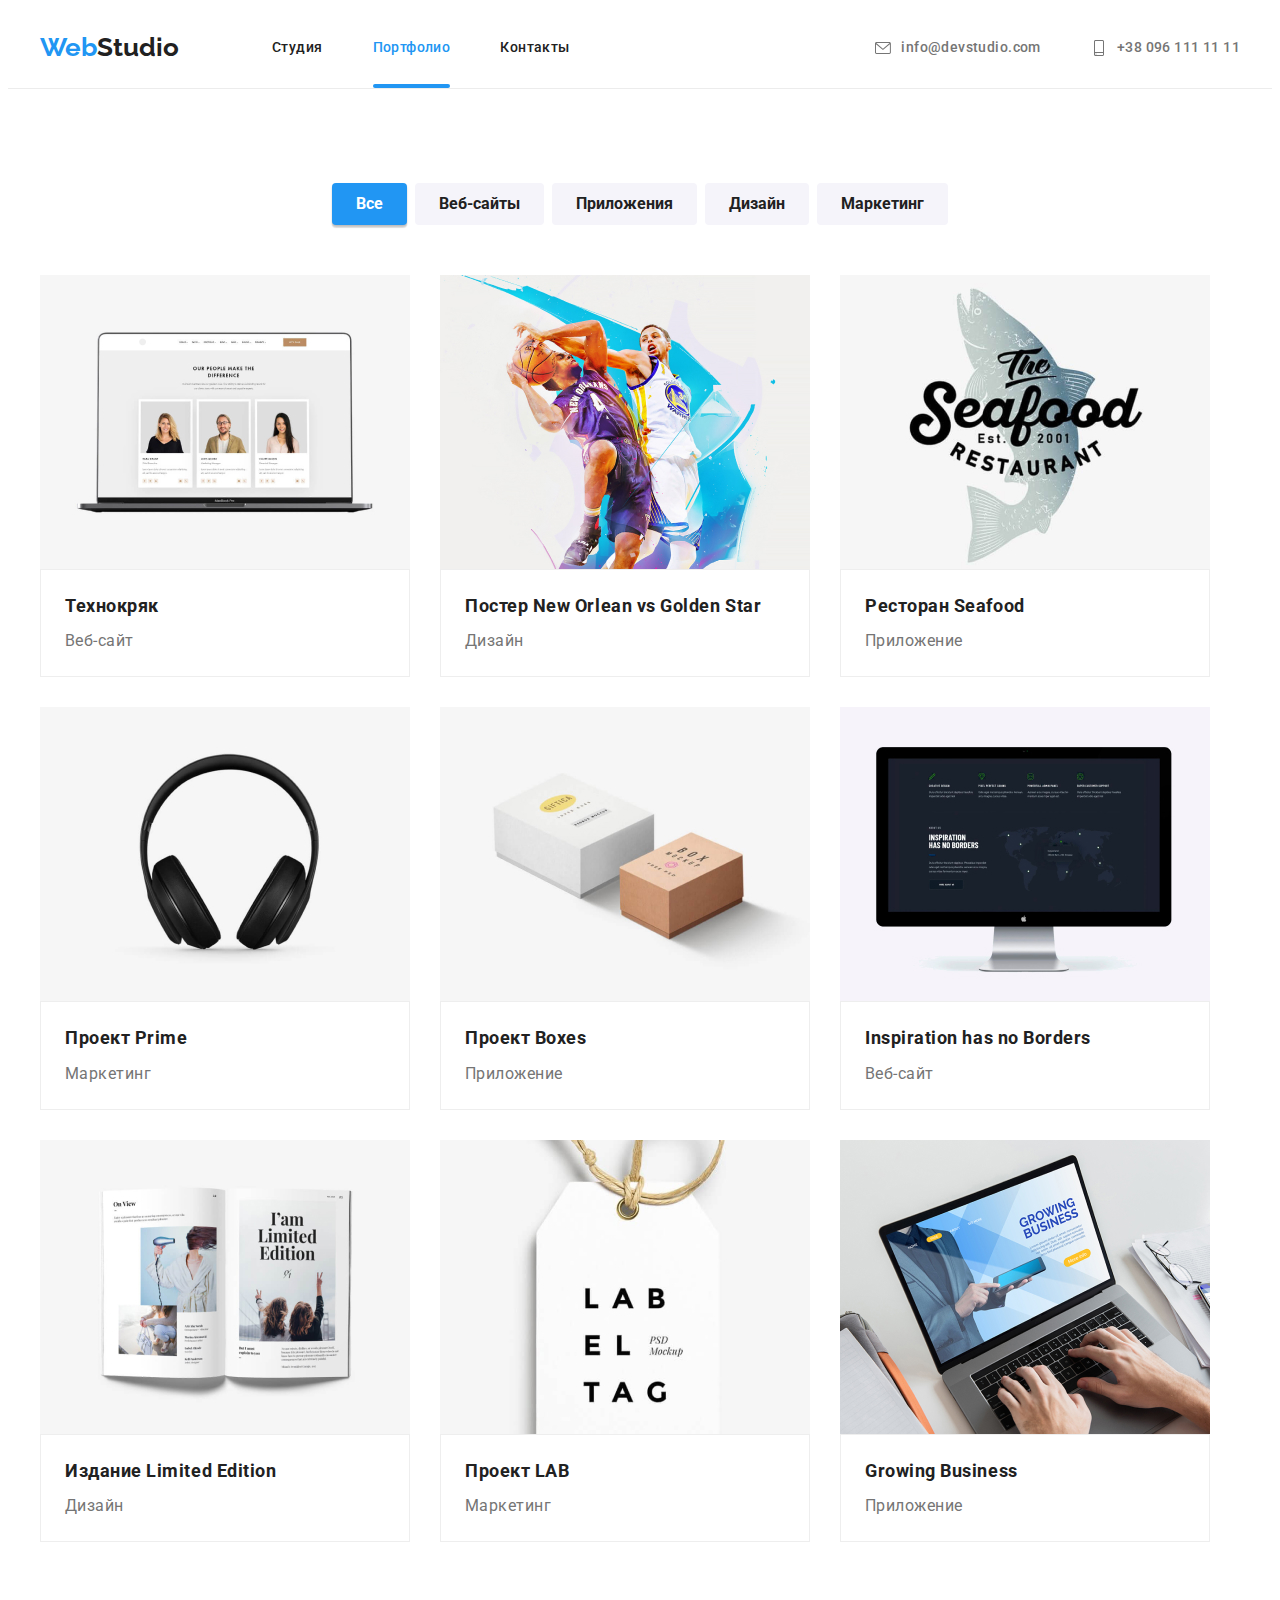
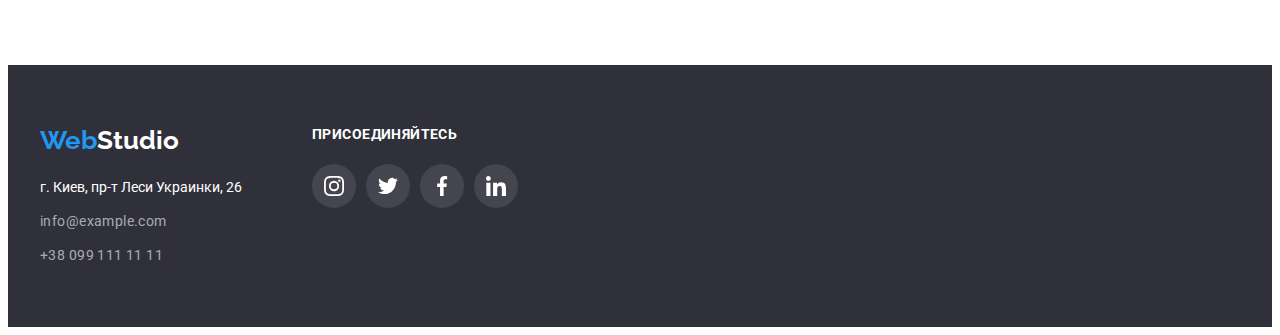
==== portfolio.html @ 23d47583 "added filles" ====
<!DOCTYPE html>
<html lang="ru">

<head>
    <meta charset="UTF-8">
    <meta http-equiv="X-UA-Compatible" content="IE=edge">
    <meta name="viewport" content="width=device-width, initial-scale=1.0">
    <title>GOIT-HW-05</title>
    <link rel="stylesheet" href="https://cdnjs.cloudflare.com/ajax/libs/modern-normalize/1.1.0/modern-normalize.min.css"
        integrity="sha512-wpPYUAdjBVSE4KJnH1VR1HeZfpl1ub8YT/NKx4PuQ5NmX2tKuGu6U/JRp5y+Y8XG2tV+wKQpNHVUX03MfMFn9Q=="
        crossorigin="anonymous" referrerpolicy="no-referrer" />
    <link rel="stylesheet" href="css/styles.css">
    <link rel="preconnect" href="https://fonts.gstatic.com">
    <link href="https://fonts.googleapis.com/css2?family=Raleway:wght@700&family=Roboto:wght@400;500;700;900&display=swap"
        rel="stylesheet">
</head>

<body>
<!-- Шапка -->
<header class="header-page">
    <div class="container">
        <nav class="nav-head">
            <!-- Логотип -->
            <a href="./index.html" class="logo">Web<span class="logo-span">Studio</span></a>
            <!-- Меню  -->
            <ul class="head-menu">
                <li class="item "><a href="./index.html" class="head-link">Студия</a></li>
                <li class="item"><a href="./portfolio.html" class="head-link active">Портфолио</a></li>
                <li class="item"><a href="" class="head-link">Контакты</a></li>
            </ul>
        </nav>
        <!-- Контакты -->
        <ul class="head-contacts">
            <li class="item"><a class="link" href="mailto:info@devstudio.com">
                    <svg class="icon">
                        <use href="./images/symbol-defs.svg#icon-mail"></use>
                    </svg>
                    info@devstudio.com</a></li>
            <li class="item"><a class="link" href="tel:+38 096 111 11 11">
                    <svg class="icon">
                        <use href="./images/symbol-defs.svg#icon-smartphone"></use>
                    </svg>
                    +38 096 111 11 11</a></li>
        </ul>
    </div>
</header>
    <main>
        <!-- Навигация -->
        <section class="filtr">
            <div class="container">
            <ul class="line-filtr">
                <li class="item-filtr"><a class="link" href=""><button class="button activebut" type="button">Все</button></a></li>
                <li class="item-filtr"><a class="link" href=""><button class="button" type="button">Веб-сайты</button></a></li>
                <li class="item-filtr"><a class="link" href=""><button class="button" type="button">Приложения</button></a></li>
                <li class="item-filtr"><a class="link" href=""><button class="button" type="button">Дизайн</button></a></li>
                <li class="item-filtr"><a class="link" href=""><button class="button" type="button">Маркетинг</button></a></li>
            </ul>
            </div>
        
        <!-- Карточки -->
        <div class="product">

            <div class="container-product">
            <ul class="line-product">
                <li class="item-product">
                    <a class="link" href="">
                        <div class="product-images">
                        <img class="images" src="./images/work1.jpg" alt="Веб-сайт" width="370" height="294">
                        <div class="thumb">
                        <p class="thumb-text">Технокряк это современная площадка 
                        распространения коронавируса. 
                        Компании используют эту платформу для цифрового
                        шпионажа и атак на защищённые сервера конкурентов.</p>
                        </div>
                        </div>
                        <div class="block-product">
                        <h3 class="title">Технокряк</h3>
                        <p class="text">Веб-сайт</p>
                        </div>
                    </a>
                </li>
                <li class="item-product">
                    <a class="link" href="">
                        <div class="product-images">
                        <img class="images" src="./images/work2.jpg" alt="Дизайн" width="370" height="294">
                        <div class="thumb">
                        <p class="thumb-text">Технокряк это современная площадка 
                        распространения коронавируса. 
                        Компании используют эту платформу для цифрового
                        шпионажа и атак на защищённые сервера конкурентов.</p>
                        </div>
                        </div>
                        <div class="block-product">
                        <h3 class="title">Постер New Orlean vs Golden Star</h3>
                        <p class="text">Дизайн</p>
                        </div>
                    </a>
                    </li>
                <li class="item-product">
                    <a class="link" href="">
                        <div class="product-images">
                        <img class="images" src="./images/work3.jpg" alt="Приложение" width="370" height="294">
                        <div class="thumb">
                        <p class="thumb-text">Технокряк это современная площадка 
                        распространения коронавируса. 
                        Компании используют эту платформу для цифрового
                        шпионажа и атак на защищённые сервера конкурентов.</p>
                        </div>
                        </div>
                        <div class="block-product">
                        <h3 class="title">Ресторан Seafood</h3>
                        <p class="text">Приложение</p>
                        </div>
                    </a>
                    </li>
                <li class="item-product">
                    <a class="link" href="">
                        <div class="product-images">
                        <img class="images" src="./images/work4.jpg" alt="Маркетинг" width="370" height="294">
                        <div class="thumb">
                        <p class="thumb-text">Технокряк это современная площадка 
                        распространения коронавируса. 
                        Компании используют эту платформу для цифрового
                        шпионажа и атак на защищённые сервера конкурентов.</p>
                        </div>
                        </div>
                        <div class="block-product">
                        <h3 class="title">Проект Prime</h3>
                        <p class="text">Маркетинг</p>
                        </div>
                    </a>
                    </li>
                <li class="item-product">
                    <a class="link" href="">
                        <div class="product-images">
                        <img class="images" src="./images/work5.jpg" alt="Приложение" width="370" height="294">
                        <div class="thumb">
                        <p class="thumb-text">Технокряк это современная площадка 
                        распространения коронавируса. 
                        Компании используют эту платформу для цифрового
                        шпионажа и атак на защищённые сервера конкурентов.</p>
                        </div>
                        </div>
                        <div class="block-product">
                        <h3 class="title">Проект Boxes</h3>
                        <p class="text">Приложение</p>
                        </div>
                    </a>
                    </li>
                <li class="item-product">
                    <a class="link" href="">
                        <div class="product-images">
                        <img class="images" src="./images/work6.jpg" alt="Веб-сайт" width="370" height="294">
                        <div class="thumb">
                        <p class="thumb-text">Технокряк это современная площадка 
                        распространения коронавируса. 
                        Компании используют эту платформу для цифрового
                        шпионажа и атак на защищённые сервера конкурентов.</p>
                        </div>
                        </div>
                        
                        <div class="block-product">
                        <h3 class="title">Inspiration has no Borders</h3>
                        <p class="text">Веб-сайт</p>
                        </div>
                    </a>
                    </li>
                <li class="item-product">
                    <a class="link" href="">
                        <div class="product-images">
                        <img class="images" src="./images/work7.jpg" alt="Дизайн" width="370" height="294">
                        <div class="thumb">
                        <p class="thumb-text">Технокряк это современная площадка 
                        распространения коронавируса. 
                        Компании используют эту платформу для цифрового
                        шпионажа и атак на защищённые сервера конкурентов.</p>
                        </div>
                        </div>
                        <div class="block-product">
                        <h3 class="title">Издание Limited Edition</h3>
                        <p class="text">Дизайн</p>
                        </div>
                    </a>
                    </li>
                <li class="item-product">
                    <a class="link" href="">
                        <div class="product-images">
                        <img class="images" src="./images/work8.jpg" alt="Маркетинг" width="370" height="294">
                        <div class="thumb">
                        <p class="thumb-text">Технокряк это современная площадка 
                        распространения коронавируса. 
                        Компании используют эту платформу для цифрового
                        шпионажа и атак на защищённые сервера конкурентов.</p>
                        </div>
                        </div>
                        <div class="block-product">
                        <h3 class="title">Проект LAB</h3>
                        <p class="text">Маркетинг</p>
                        </div>
                    </a>
                    </li>
                <li class="item-product">
                    <a class="link" href="">
                        <div class="product-images">
                        <img class="images" src="./images/work9.jpg" alt="Приложение" width="370" height="294">
                        <div class="thumb">
                        <p class="thumb-text">Технокряк это современная площадка 
                        распространения коронавируса. 
                        Компании используют эту платформу для цифрового
                        шпионажа и атак на защищённые сервера конкурентов.</p>
                        </div>
                        </div>
                        <div class="block-product">
                        <h3 class="title">Growing Business</h3>
                        <p class="text">Приложение</p>
                        </div>
                    </a>
                    </li>
            </ul>
            </div>
        </div>
        </section>
    </main>
    <!-- Подвал -->
    <footer class="footer">
        <div class="container">
            <div class="cont-footer">
                <a href="logo" class="logo">Web<span class="logo-span">Studio</span></a>
                <address>
                    <p class="text">г. Киев, пр-т Леси Украинки, 26</p>
                    <a class="link" href="mailto:info@example.com">info@example.com</a>
                    <a class="link" href="tel:+38 099 111 11 11">+38 099 111 11 11</a>
                </address>
            </div>
            <div class="soc-footer">
                <p class="text-footer">Присоединяйтесь</p>
                <ul class="footer-line">
                    <li class="footer-item">
                        <a href="" class="footer-link"><svg class="footer-icon">
                                <use href="./images/symbol-defs.svg#icon-instagram-2"></use>
                            </svg>
                        </a>
                    </li>
                    <li class="footer-item">
                        <a href="" class="footer-link">
                            <svg class="footer-icon">
                                <use href="./images/symbol-defs.svg#icon-twitter-1"></use>
                            </svg>
                        </a>
                    </li>
                    <li class="footer-item">
                        <a href="" class="footer-link">
                            <svg class="footer-icon">
                                <use href="./images/symbol-defs.svg#icon-facebook-1"></use>
                            </svg>
                        </a>
                    </li>
                    <li class="footer-item">
                        <a href="" class="footer-link">
                            <svg class="footer-icon">
                                <use href="./images/symbol-defs.svg#icon-linkedin-1"></use>
                            </svg>
                        </a>
                    </li>
                </ul>
            </div>
        </div>
    </footer>
</body>

</html>
---- css/styles.css ----
:root {
  --bg-color: #ffffff;
  --second-text-color: #2196f3;
  --lead-text-color: #212121;
  --contacts-text: #757575;
  --hero: #2f303a;
  --footer-link: rgba(255, 255, 255, 0.6);
  --footer-icon: rgba(255, 255, 255, 0.1);
  --filtr: #f5f4fa;
  --border-color: #ececec;
  --icon: #afb1b8;
  --animation: cubic-bezier(0.4, 0, 0.2, 1);
  --bg-card: rgba(33, 150, 243, 0.9);
  --work-bg: rgba(47, 48, 58, 0.8);
  --black-modal: rgba(0, 0, 0, 0.2);
}
body {
  font-family: 'Roboto', sans-serif;
}
h1,
h2,
h3,
ul,
li,
p,
a {
  margin: 0;
  padding: 0;
  list-style: none;
  text-decoration: none;
}
/* Шапка */
.header-page {
  border-bottom: 1px solid var(--border-color);
}
/* Контейнер */
.container {
  display: flex;

  width: 1200px;
  margin-left: auto;
  margin-right: auto;
  padding: 0px 15px;
}

/* Логотип */
.logo {
  font-family: Raleway;
  font-style: normal;
  font-weight: bold;
  font-size: 26px;
  line-height: 1.2;
  color: var(--second-text-color);
  text-decoration: none;
  border-color: transparent;
}
.logo-span {
  color: var(--lead-text-color);
}
/* Меню навигации */
.nav-head {
  display: flex;
  align-items: center;
}
.head-menu {
  display: flex;

  list-style: none;
  font-family: Roboto;
  font-style: normal;
  font-weight: 500;
  font-size: 14px;
  line-height: 1.1;
  letter-spacing: 0.03em;
  margin: 0;
  margin-left: 93px;
  padding: 0;
}
.head-menu .item:not(:first-child) {
  margin-left: 50px;
}
.head-link {
  display: block;
  text-decoration: none;
  color: var(--lead-text-color);
  padding-top: 32px;
  padding-bottom: 32px;
  transition: color 250ms var(--animation);
}
.head-link:hover,
.head-link:focus {
  color: var(--second-text-color);
}

/* Контакты */
.head-contacts {
  display: flex;
  margin: 0;
  padding: 0;
  margin-left: auto;
  font-family: Roboto;
  font-style: normal;
  font-weight: 500;
  font-size: 14px;
  line-height: 1.1;
  letter-spacing: 0.03em;
  color: var(--contacts-text);
  list-style: none;
  align-items: center;
}
.head-contacts .item:not(:first-child) {
  margin-left: 50px;
}
.head-contacts .link {
  color: var(--contacts-text);
  text-decoration: none;
  padding: 32px 0;
  display: flex;
  transition: color 250ms var(--animation);
}
.head-contacts .link:focus,
.head-contacts .link:hover {
  color: var(--second-text-color);
}
.head-contacts .icon {
  width: 16px;
  height: 16px;
  fill: currentColor;
  margin-right: 10px;
}
.head-contacts .icon:focus,
.head-contacts .icon:hover {
  fill: currentColor;
}
/* Спец.класс */
.active {
  position: relative;
  color: var(--second-text-color);
}
.active::after {
  content: '';
  position: absolute;
  left: 0;
  bottom: 0;
  width: 100%;
  height: 4px;
  border-radius: 2px;
  background-color: var(--second-text-color);
}
/* Герой */
.banner {
  text-align: center;
  padding: 200px 0;
  background-image: linear-gradient(to top, rgba(47, 48, 58, 0.4), rgba(47, 48, 58, 0.4)),
    url(../images/hero.jpg);
  background-position: 50% 50%;
  background-size: cover;
  max-width: 1600px;
  margin-left: auto;
  margin-right: auto;
}
.banner .title {
  font-size: 44px;
  font-weight: 900;
  line-height: 1.36;
  letter-spacing: 0.06em;
  text-transform: uppercase;
  color: var(--bg-color);
  width: 696px;
  margin-left: auto;
  margin-right: auto;
}
.banner .button {
  color: var(--bg-color);
  background-color: var(--second-text-color);
  font-size: 16px;
  font-weight: 700;
  line-height: 1.8;
  margin-top: 30px;
  cursor: pointer;
  padding: 10px 32px;
  box-shadow: 0px 4px 4px rgba(0, 0, 0, 0.15);
  border: none;
  border-radius: 4px;
  transition: background-color 250ms var(--animation);
}
.banner .button:focus,
.banner .button:hover {
  background-color: #188ce8;
}
/* Наши сильные стороны */
.work {
  padding-top: 94px;
}
.work .item {
  list-style: none;
  width: 270px;
}
.work .item.item:not(:first-child) {
  margin-left: 30px;
}
.work-line {
  display: flex;
  padding: 0;
  margin: 0;
}
.work-line .title {
  margin-bottom: 10px;
  margin-top: 30px;

  font-weight: 700;
  font-size: 14px;
  line-height: 1.1;
  letter-spacing: 0.03em;
  text-transform: uppercase;
  color: var(--lead-text-color);
}
.work-line .text {
  margin: 0;
  font-size: 14px;
  line-height: 1.7;
  letter-spacing: 0.03em;
  color: var(--contacts-text);
}
.block-icon {
  width: 270px;
  padding: 25px 0;
  background-color: var(--filtr);
  border-radius: 4px;
  display: flex;
}
.work-line .icon {
  width: 70px;
  height: 70px;
  margin-left: auto;
  margin-right: auto;
}
/* Чем мы занимаемся */
.work-heading {
  padding: 94px 0;
}
.work-heading .title {
  margin: 0;
  margin-bottom: 50px;
  font-weight: 700;
  font-size: 36px;
  line-height: 1.1;
  letter-spacing: 0.03em;
  text-align: center;
  color: var(--lead-text-color);
}
.work-heading .line {
  list-style: none;
  display: flex;
  margin: 0;
  padding: 0;
}
.work-heading .images {
  display: block;
}
.work-heading .item:not(:first-child) {
  margin-left: 30px;
}
/* Наша команда */
.team {
  padding: 94px 0;
  background-color: var(--filtr);
}
.team .images {
  display: block;
}
.team .team-line {
  display: flex;
  margin: 0;
  padding: 0;
}
.team .team-item {
  list-style: none;
  box-shadow: 0px 1px 3px rgba(0, 0, 0, 0.12), 0px 1px 1px rgba(0, 0, 0, 0.14),
    0px 2px 1px rgba(0, 0, 0, 0.2);
  border-radius: 0px 0px 4px 4px;
  text-align: center;
  overflow: hidden;
}
.team .team-item:not(:first-child) {
  margin-left: 30px;
}
.team .title-lead {
  font-weight: 700;
  font-weight: 700;
  font-size: 36px;
  line-height: 1.1;
  margin-bottom: 50px;
  letter-spacing: 0.03em;
  text-align: center;
  color: var(--lead-text-color);
}
.team .title {
  font-size: 16px;
  font-weight: 500;
  line-height: 1.1;
  letter-spacing: 0.03em;
  color: var(--lead-text-color);
  margin: 0;
}
.team .text {
  font-size: 16px;
  line-height: 1.1;
  letter-spacing: 0.03em;
  color: var(--contacts-text);
  margin: 0;
  margin-top: 10px;
}
.work-images {
  position: relative;
}
.thumb-work {
  position: absolute;
  left: 0;
  bottom: 0;
  width: 100%;
  background-color: var(--work-bg);
}
.work-text {
  font-family: Roboto;
  font-style: normal;
  font-weight: bold;
  font-size: 14px;
  line-height: 1.14;
  text-align: center;
  letter-spacing: 0.03em;
  text-transform: uppercase;
  color: var(--bg-color);
  padding: 27px 0;
}
.block-item {
  padding: 30px 32px;
  background-color: var(--bg-color);
}
/* Иконки для соц.сетей */
.icon-line {
  display: flex;
  justify-content: center;
  margin-top: 16px;
}
.icon-line .item-icon:not(:first-child) {
  margin-left: 10px;
}
.icon-line .icon-link {
  display: flex;
  overflow: hidden;
  border-radius: 50%;
  padding: 12px 12px;
  color: var(--icon);
  background-color: var(--bg-color);
  transition: color 250ms var(--animation), background-color 250ms var(--animation);
}
.icon-line .icon-link:focus,
.icon-line .icon-link:hover {
  background-color: var(--second-text-color);
  color: var(--bg-color);
  overflow: hidden;
}
.icon-line .icon {
  width: 20px;
  height: 20px;
  fill: currentColor;
}
.icon-line .icon:focus,
.icon-line .icon:hover {
  fill: currentColor;
}

/* Логотопиты компаний */
.company {
  padding: 94px 0;
}
.company .title {
  text-align: center;
  font-family: Roboto;
  font-style: normal;
  font-weight: bold;
  font-size: 36px;
  line-height: 1.16;
  letter-spacing: 0.03em;
  color: var(--lead-text-color);
}
.company-line {
  display: flex;
  margin-top: 50px;
}
.company-item:not(:first-child) {
  margin-left: 30px;
}
.company-link {
  display: flex;
  width: 170px;
  border: 1px solid var(--icon);
  border-radius: 4px;
  height: 92px;
  justify-content: center;
  align-items: center;
  color: var(--icon);
  transition: color 250ms var(--animation), border 250ms var(--animation);
}
.company-link:focus,
.company-link:hover {
  color: var(--second-text-color);
  border-color: var(--second-text-color);
}
.company .icon {
  fill: currentColor;
  height: 50px;
}
.company .icon:focus,
.company .icon:hover {
  fill: currentColor;
}
.footer {
  background: var(--hero);
  padding: 60px 0;
}
.footer .logo-span {
  color: var(--bg-color);
}
.cont-footer {
  display: block;
}
.cont-footer .text {
  font-family: Roboto;
  font-style: normal;
  font-weight: normal;
  font-size: 14px;
  line-height: 1.7;
  color: var(--bg-color);
  margin: 0;
  margin-top: 20px;
}
.cont-footer .link {
  display: block;
  font-family: Roboto;
  font-style: normal;
  font-weight: normal;
  font-size: 14px;
  line-height: 1.7;
  color: var(--footer-link);
  text-decoration: none;
  margin-top: 10px;
  letter-spacing: 0.03em;
}
.soc-footer {
  margin-left: 70px;
}
.footer-line {
  display: flex;
  margin-top: 20px;
}
.footer-item:not(:first-child) {
  margin-left: 10px;
}
.footer-link {
  display: flex;
  padding: 12px 12px;
  background-color: var(--footer-icon);
  border-radius: 50%;
  color: var(--bg-color);
  transition: background-color 250ms var(--animation);
}
.footer-link:focus,
.footer-link:hover {
  background-color: var(--second-text-color);
}
.footer-icon {
  width: 20px;
  height: 20px;
  align-items: center;
  fill: currentColor;
}
.text-footer {
  font-family: Roboto;
  font-style: normal;
  font-weight: bold;
  font-size: 14px;
  line-height: 1.4;
  letter-spacing: 0.03em;
  text-transform: uppercase;
  color: var(--bg-color);
}
/* Фильтр */
.filtr {
  padding-top: 94px;
}
.filtr .line-filtr {
  list-style: none;
  display: flex;
  padding: 0;
  margin-bottom: 50px;
  margin-left: auto;
  margin-right: auto;
}
.filtr .item-filtr:not(:first-child) {
  margin-left: 8px;
}
.filtr .button {
  color: var(--lead-text-color);
  background-color: var(--filtr);
  border-color: transparent;
  padding: 6px 22px;
  font-family: Roboto;
  font-style: normal;
  font-weight: 700;
  font-size: 16px;
  line-height: 1.62;
  border-radius: 4px;
  cursor: pointer;
  transition: color 250ms var(--animation), background-color 250ms var(--animation);
}
.filtr .button:focus,
.filtr .button:hover {
  color: var(--bg-color);
  background-color: var(--second-text-color);
  box-shadow: 0px 3px 1px rgba(0, 0, 0, 0.1), 0px 1px 2px rgba(0, 0, 0, 0.08),
    0px 2px 2px rgba(0, 0, 0, 0.12);
  border-radius: 4px;
}
.activebut[type='button'] {
  background-color: var(--second-text-color);
  color: var(--bg-color);
  box-shadow: 0px 3px 1px rgba(0, 0, 0, 0.1), 0px 1px 2px rgba(0, 0, 0, 0.08),
    0px 2px 2px rgba(0, 0, 0, 0.12);
}
/* Продукты компании */
.product {
  padding-bottom: 93px;
}
.container-product {
  display: flex;

  width: 1200px;
  margin-left: auto;
  margin-right: auto;
  padding: 0px 15px;
}
.product .line-product {
  list-style: none;
  display: flex;
  flex-wrap: wrap;
  margin: 0;
  padding: 0;
}
.product .item-product {
  margin-bottom: 30px;
  margin-right: 30px;
  background: var(--bg-color);
}
.product .item-product:nth-child(3n) {
  margin-right: 0;
}
.item-product:focus,
.item-product:hover {
  box-shadow: 0px 1px 1px rgba(0, 0, 0, 0.12), 0px 4px 4px rgba(0, 0, 0, 0.06),
    1px 4px 6px rgba(0, 0, 0, 0.16);
}
.product .images {
  display: block;
}
.product .title {
  font-size: 18px;
  font-weight: 700;
  line-height: 1.8;
  letter-spacing: 0.03em;
  color: var(--lead-text-color);
  margin: 0;
}
.product .text {
  font-size: 16px;
  line-height: 1.87;
  letter-spacing: 0.03em;
  color: var(--contacts-text);
  margin: 0;
  margin-top: 4px;
}
.product .link {
  text-decoration: none;
}
.block-product {
  padding: 20px 24px;
  border: 1px solid #eeeeee;
}
.product-images {
  position: relative;
  overflow: hidden;
}
.thumb {
  position: absolute;
  width: 100%;
  height: 100%;
  padding: 63px 24px;
  top: 0;
  left: 0;
  background-color: var(--bg-card);
  transform: translateY(101%);
  transition: transform 250ms var(--animation);
}
.product .link:hover .thumb {
  transform: translateY(0);
}
.thumb-text {
  font-family: Roboto;
  font-style: normal;
  font-weight: normal;
  font-size: 18px;
  line-height: 1.55;
  letter-spacing: 0.03em;
  color: var(--bg-color);
}
/* Черный фон */
.backdrop {
  position: fixed;
  top: 0;
  left: 0;
  width: 100%;
  height: 100%;
  background-color: var(--black-modal);
  opacity: 1;
  transition: opacity 800ms linear;
}
.backdrop.is-hidden {
  opacity: 0;
  pointer-events: none;
}
/* Модальное окно */
.modal {
  position: absolute;
  min-width: 528px;
  min-height: 581px;
  top: 50%;
  left: 50%;
  transform: translate(-50%, -50%);
  background-color: var(--bg-color);
}
.button-close {
  position: absolute;
  top: 8px;
  right: 8px;
  width: 30px;
  height: 30px;
  box-sizing: border-box;
  border-radius: 50%;
  display: flex;
  align-items: center;
  border: 1px solid rgba(0, 0, 0, 0.1);
  background-color: var(--bg-color);
}
.button-close .close {
  width: 18px;
  height: 18px;
}
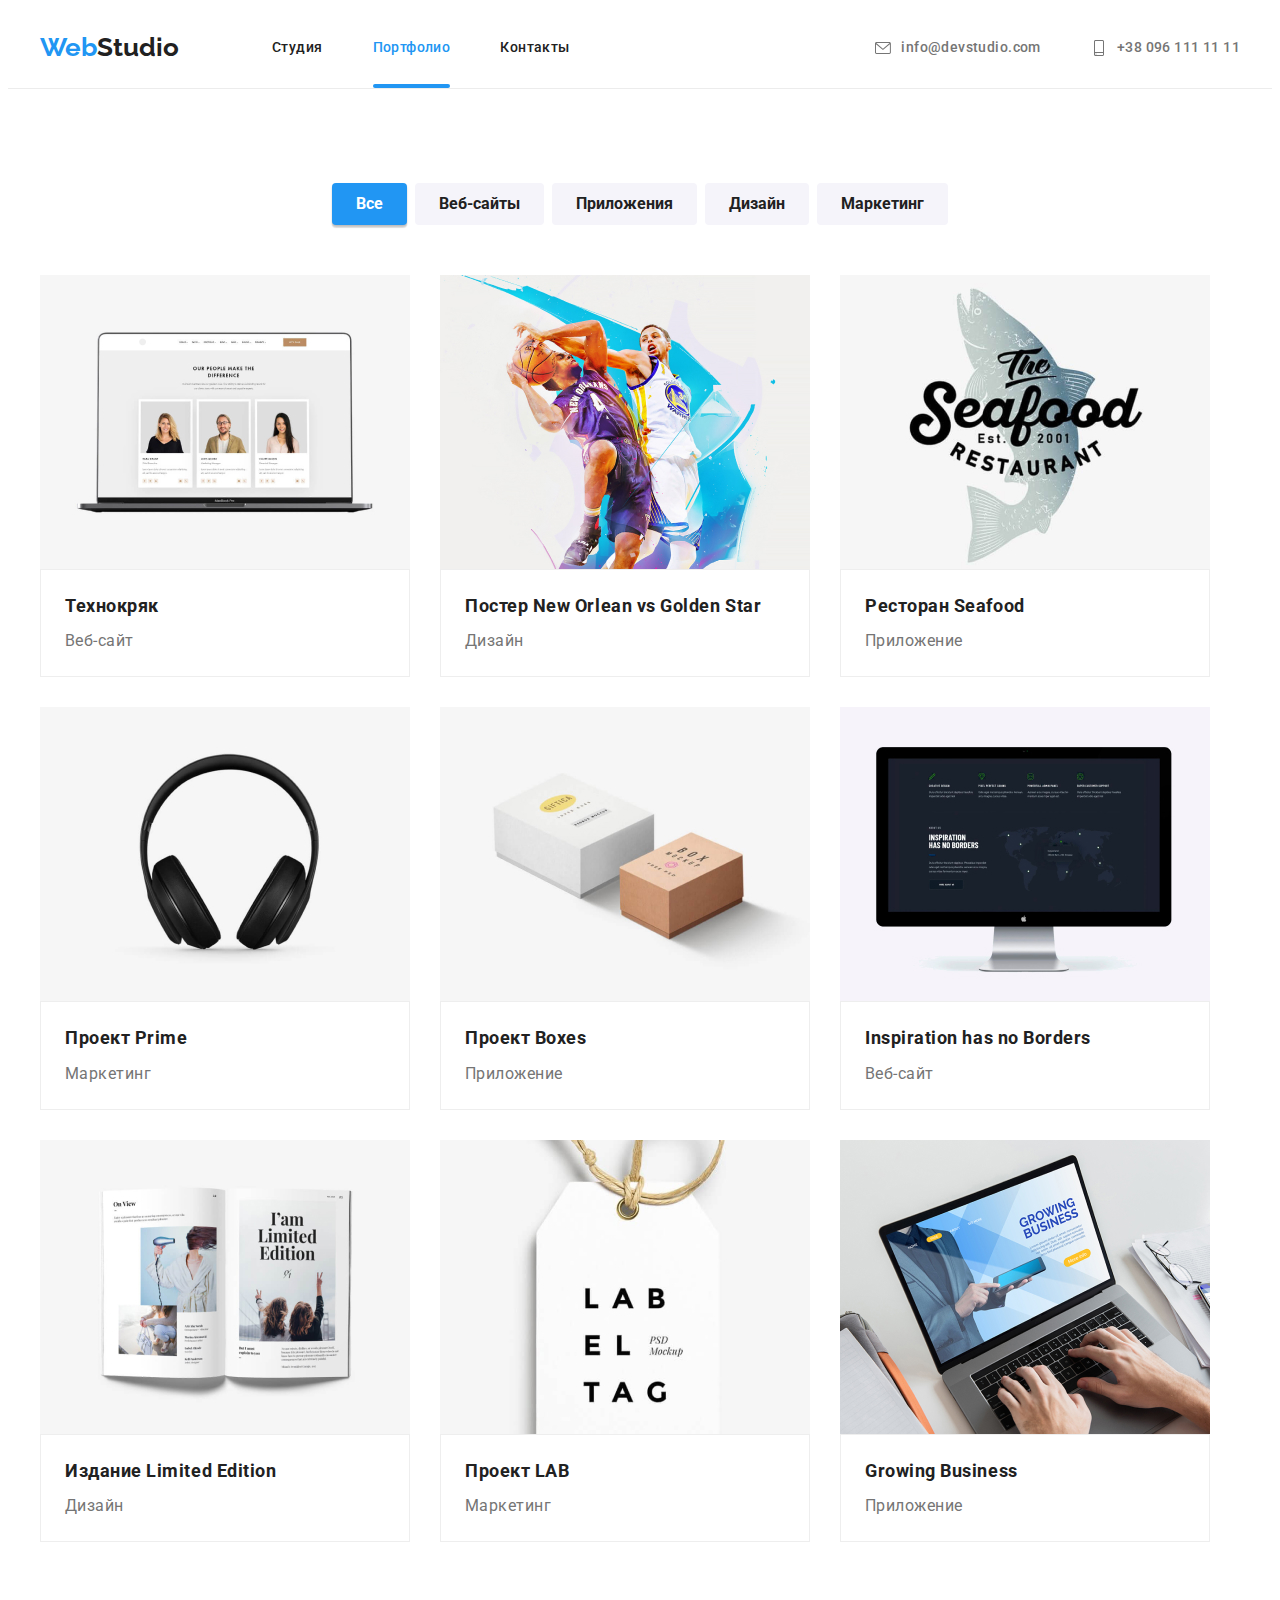
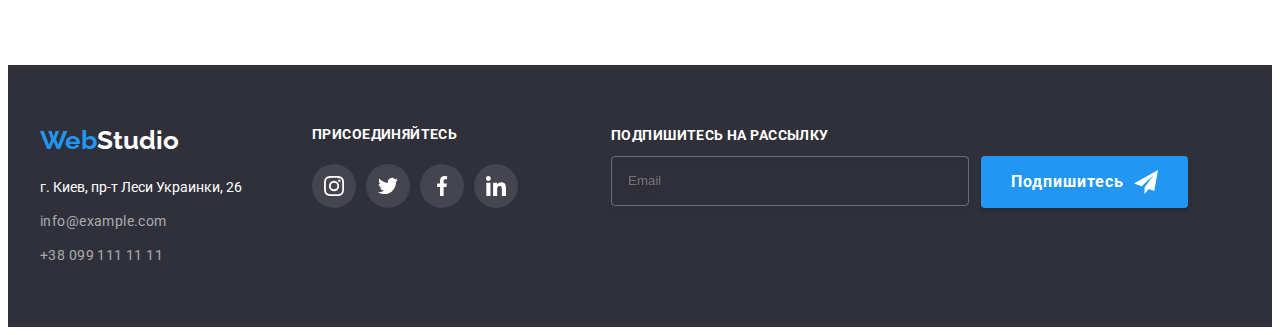
==== commit c3b2c1d7: "added forms modal window" ====
--- a/portfolio.html
+++ b/portfolio.html
@@ -264,6 +264,23 @@
                     </li>
                 </ul>
             </div>
+            <div class="spam-mail">
+                <p class="text-form">Подпишитесь на рассылку</p>
+                <form class="form-subscribe" name="form-subscribe">
+                    <input class="form-mail" type="mail" name="mail" placeholder="Email">
+                    <button class="button-mail" type="submit">
+                        Подпишитесь
+                        <span class="icon-button">
+                            <svg class="icon" width="24" height="24" viewBox="0 0 24 24" fill="none"
+                                xmlns="http://www.w3.org/2000/svg">
+                                <path
+                                    d="M24 0L0 13.5L7.66994 16.3407L19.5 5.25002L10.5017 17.3896L10.509 17.3923L10.5 17.3896V24.0001L14.8013 18.982L20.2501 21.0001L24 0Z"
+                                    fill="white" />
+                            </svg>
+                        </span>
+                    </button>
+                </form>
+            </div>
         </div>
     </footer>
 </body>
--- a/css/styles.css
+++ b/css/styles.css
@@ -486,6 +486,72 @@
   text-transform: uppercase;
   color: var(--bg-color);
 }
+.spam-mail {
+  margin-left: 93px;
+  padding-top: 10px;
+}
+.text-form {
+  font-family: Roboto;
+  font-style: normal;
+  font-weight: 700;
+  font-size: 14px;
+  line-height: 1.12px;
+  letter-spacing: 0.03em;
+  text-transform: uppercase;
+  color: var(--bg-color);
+  margin-bottom: 20px;
+}
+.form-subscribe {
+  display: flex;
+}
+.form-mail {
+  display: flex;
+  width: 358px;
+  height: 50px;
+  padding-left: 16px;
+  background-color: transparent;
+  border: 1px solid rgba(255, 255, 255, 0.3);
+  box-sizing: border-box;
+  filter: drop-shadow(0px 4px 4px rgba(0, 0, 0, 0.15));
+  border-radius: 4px;
+}
+.form-mail::folder {
+  display: flex;
+  font-family: Roboto;
+  font-style: normal;
+  font-size: 16px;
+  line-height: 1.25;
+  align-items: center;
+  letter-spacing: 0.03em;
+  color: rgba(255, 255, 255, 0.6);
+}
+.form-mail:focus {
+  outline: 1px solid transparent;
+}
+.button-mail {
+  display: flex;
+  margin: 0;
+  padding: 10px 29px;
+  margin-left: 12px;
+  font-family: Roboto;
+  font-style: normal;
+  font-weight: 700;
+  font-size: 16px;
+  line-height: 1.87;
+  align-items: center;
+  text-align: center;
+  letter-spacing: 0.06em;
+  color: var(--bg-color);
+  background: #2196f3;
+  box-shadow: 0px 4px 4px rgba(0, 0, 0, 0.15);
+  border-radius: 4px;
+  border: 1px solid transparent;
+}
+.icon-button {
+  display: flex;
+  align-items: center;
+  margin-left: 10px;
+}
 /* Фильтр */
 .filtr {
   padding-top: 94px;
@@ -636,8 +702,20 @@
   min-height: 581px;
   top: 50%;
   left: 50%;
+  padding: 40px 40px;
   transform: translate(-50%, -50%);
   background-color: var(--bg-color);
+}
+.text-modal {
+  font-family: Roboto;
+  font-style: normal;
+  font-weight: bold;
+  font-size: 20px;
+  line-height: 1.04;
+  text-align: center;
+  letter-spacing: 0.03em;
+  color: var(--lead-text-color);
+  margin-bottom: 12px;
 }
 .button-close {
   position: absolute;
@@ -656,3 +734,92 @@
   width: 18px;
   height: 18px;
 }
+.form-buy {
+  display: flex;
+}
+.field-form {
+  display: block;
+  margin-bottom: 10px;
+}
+.text-field {
+  font-family: Roboto;
+  font-style: normal;
+  font-weight: normal;
+  font-size: 12px;
+  line-height: 1.6;
+  letter-spacing: 0.01em;
+  color: var(--contacts-text);
+}
+.line-form {
+  display: block;
+  width: 100%;
+  height: 40px;
+  padding-left: 42px;
+  border: 1px solid rgba(33, 33, 33, 0.2);
+  box-sizing: border-box;
+  border-radius: 4px;
+}
+.line-form:focus {
+  border: 1px solid var(--second-text-color);
+  outline: none;
+  box-sizing: border-box;
+  border-radius: 4px;
+}
+.comment-form {
+  display: block;
+  width: 100%;
+  padding: 12px 16px;
+  border: 1px solid rgba(33, 33, 33, 0.2);
+  box-sizing: border-box;
+  border-radius: 4px;
+  resize: none;
+}
+.comment-form:focus {
+  border: 1px solid var(--second-text-color);
+  outline: none;
+  box-sizing: border-box;
+  border-radius: 4px;
+}
+.rules {
+  display: flex;
+  justify-content: center;
+  align-items: center;
+  margin-top: 20px;
+}
+.rules-text {
+  align-items: center;
+
+  font-family: Roboto;
+  font-style: normal;
+  font-weight: normal;
+  font-size: 14px;
+  line-height: 1.71;
+  margin-left: 9px;
+  letter-spacing: 0.03em;
+
+  color: var(--lead-text-color);
+}
+.rules-text a {
+  color: var(--second-text-color);
+  text-decoration: underline;
+}
+.submit-modal {
+  display: flex;
+  align-items: center;
+  text-align: center;
+  margin: 0 auto;
+  margin-top: 30px;
+  padding: 10px 55px;
+
+  box-shadow: 0px 4px 4px rgba(0, 0, 0, 0.15);
+  border-radius: 4px;
+  border: 1px solid transparent;
+  font-family: Roboto;
+  font-style: normal;
+  font-weight: bold;
+  font-size: 16px;
+  line-height: 1.87;
+  letter-spacing: 0.06em;
+  color: var(--bg-color);
+  background-color: var(--second-text-color);
+}
